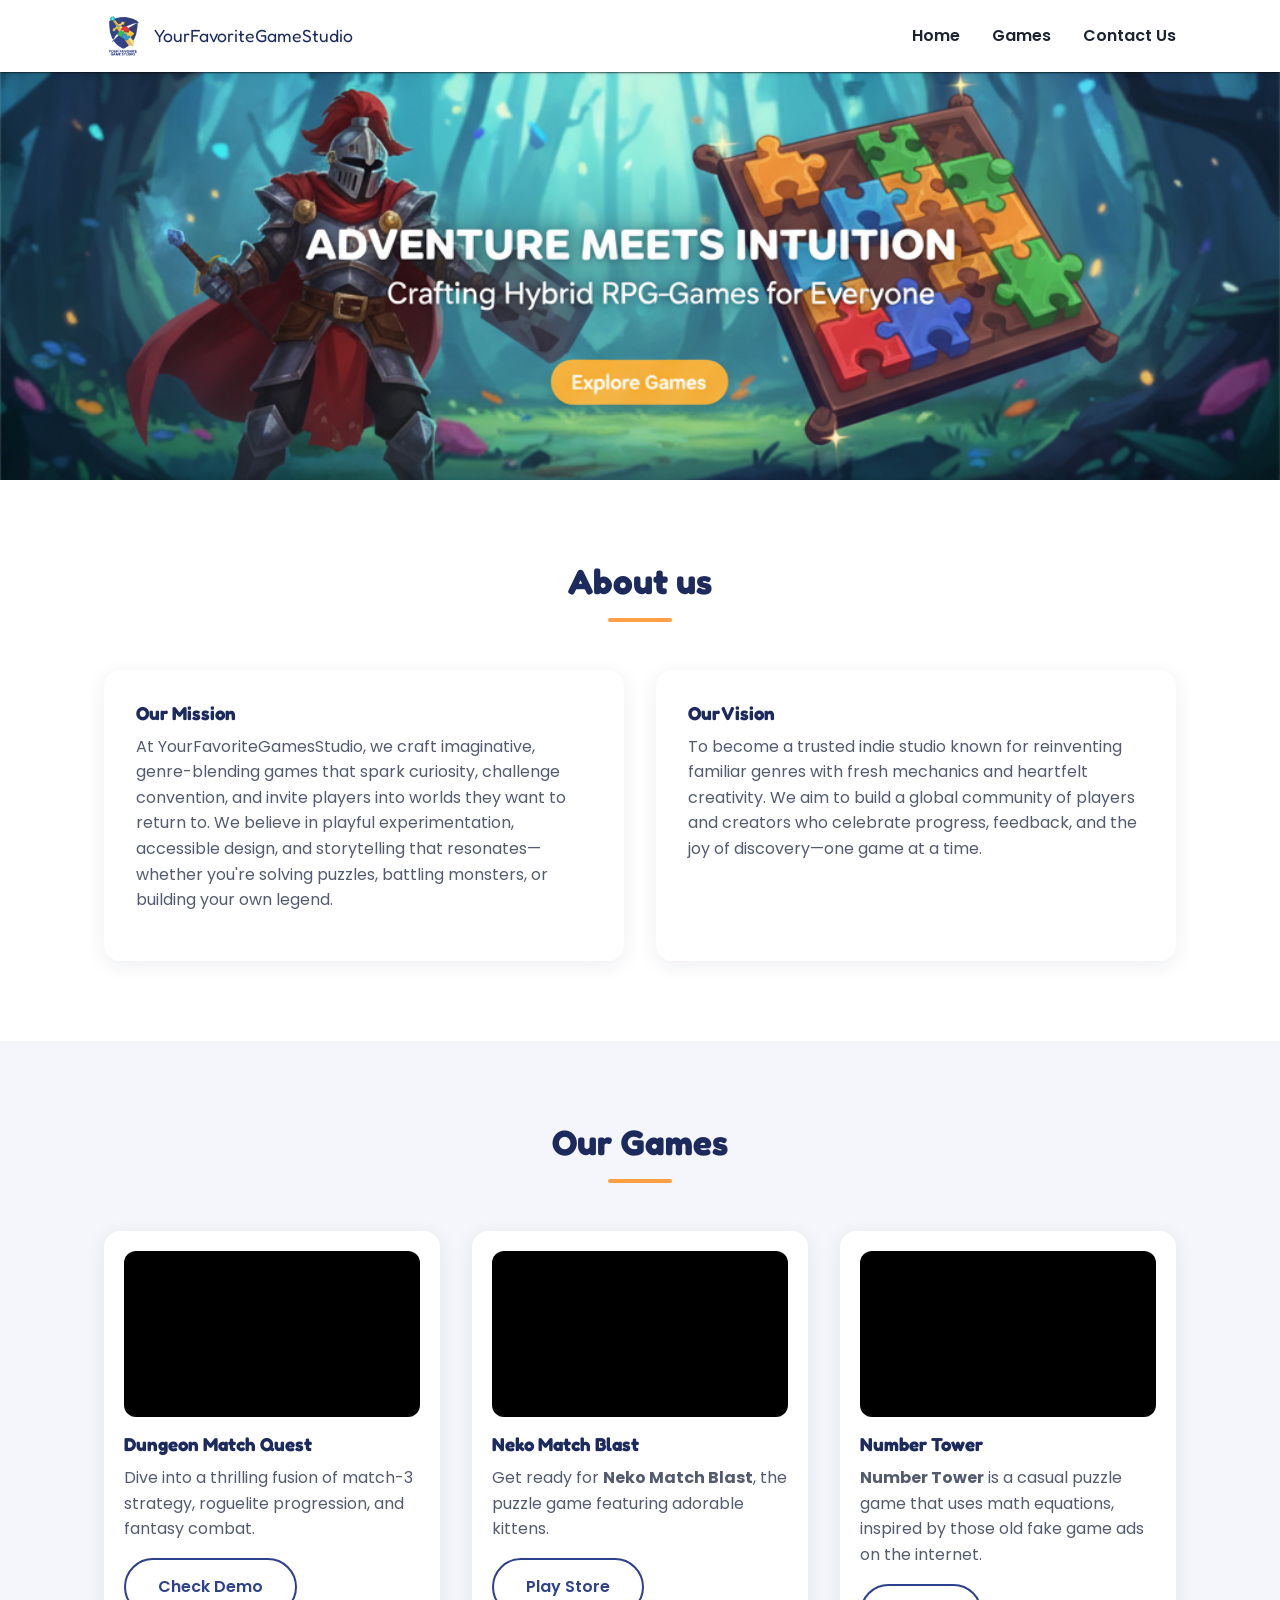
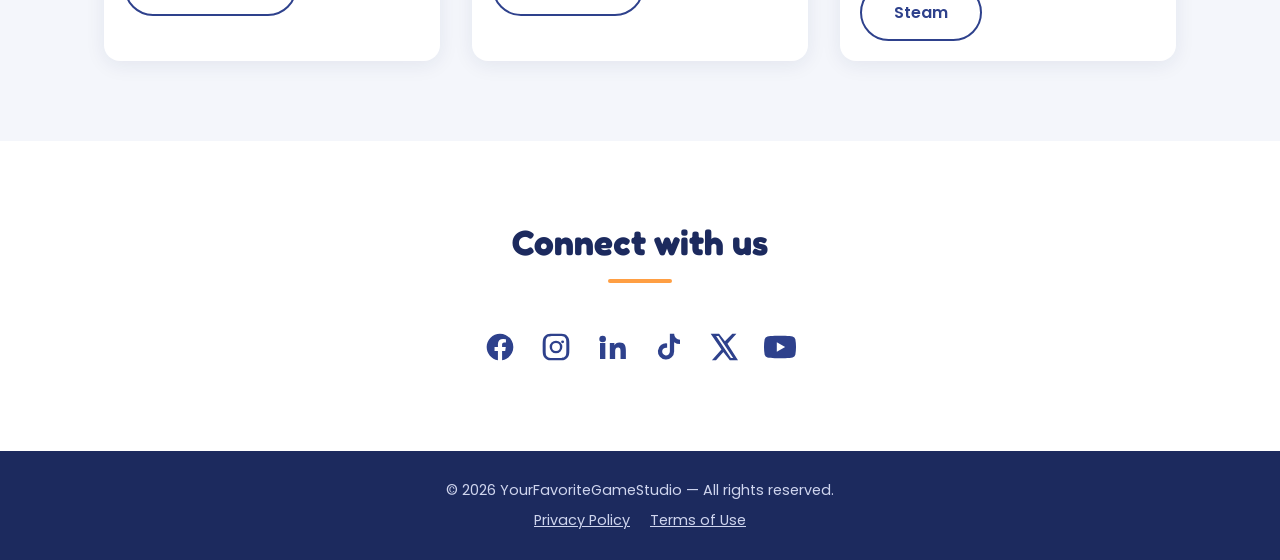
==== index.html @ b8fa589f "update created files" ====
<!doctype html>
<html lang="en">
<head>
<meta charset="UTF-8">
<meta name="viewport" content="width=device-width, initial-scale=1">
<title>YourFavoriteGameStudio</title>
<meta name="description" content="Crafting your next favorite adventure — indie games from YourFavoriteGameStudio.">
<meta name="theme-color" content="#2e418c">

<meta property="og:title" content="YourFavoriteGameStudio">
<meta property="og:description" content="Crafting your next favorite adventure">
<meta property="og:type" content="website">
<meta property="og:image" content="assets/hero-banner.png">
<meta name="twitter:card" content="summary_large_image">
<meta name="twitter:title" content="YourFavoriteGameStudio">
<meta name="twitter:description" content="Adventure meets intuition">
<meta name="twitter:image" content="assets/hero-banner.png">

<link rel="icon" href="assets/logo.png">
<link rel="apple-touch-icon" href="assets/logo.png">

<link rel="preconnect" href="https://fonts.googleapis.com">
<link rel="preconnect" href="https://fonts.gstatic.com" crossorigin>
<link href="https://fonts.googleapis.com/css2?family=Fredoka+One&family=Poppins:wght@300;400;600&display=swap" rel="stylesheet">

<link rel="stylesheet" href="css/style.css">
</head>
<body>

<header class="site-header">
  <div class="wrap header-inner">
    <a href="#top" class="brand">
      <img src="assets/logo.png" alt="YourFavoriteGameStudio logo" class="brand-logo">
      <span>YourFavoriteGameStudio</span>
    </a>

    <button class="nav-toggle" id="navToggle" aria-label="Toggle menu" aria-expanded="false" aria-controls="siteNav">
      <span></span><span></span><span></span>
    </button>

    <nav class="site-nav" id="siteNav">
      <a href="#top">Home</a>
      <a href="#games">Games</a>
      <a href="#connect">Contact Us</a>
    </nav>
  </div>
</header>

<main>

  <section id="top" class="hero">
    <a href="#games" class="hero-banner-link" aria-label="Adventure Meets Intuition — Crafting your next favorite adventure. Explore Games.">
      <img src="assets/hero-banner.png" alt="Adventure Meets Intuition — Crafting your next favorite adventure" class="hero-banner-img">
    </a>
  </section>

  <section id="about" class="section">
    <div class="wrap">
      <h2 class="section-heading">About us</h2>
      <div class="about-grid">
        <div class="about-card">
          <h3>Our Mission</h3>
          <p>At YourFavoriteGamesStudio, we craft imaginative, genre-blending games that spark curiosity, challenge convention, and invite players into worlds they want to return to. We believe in playful experimentation, accessible design, and storytelling that resonates&mdash;whether you're solving puzzles, battling monsters, or building your own legend.</p>
        </div>
        <div class="about-card">
          <h3>Our Vision</h3>
          <p>To become a trusted indie studio known for reinventing familiar genres with fresh mechanics and heartfelt creativity. We aim to build a global community of players and creators who celebrate progress, feedback, and the joy of discovery&mdash;one game at a time.</p>
        </div>
      </div>
    </div>
  </section>

  <section id="games" class="section section-alt">
    <div class="wrap">
      <h2 class="section-heading">Our Games</h2>
      <div class="games-grid">

        <article class="game-card">
          <div class="video-frame">
            <iframe src="https://www.youtube-nocookie.com/embed/Nq4bdHugwN8" title="Dungeon Match Quest trailer" loading="lazy" allow="accelerometer; autoplay; clipboard-write; encrypted-media; gyroscope; picture-in-picture" allowfullscreen></iframe>
          </div>
          <h3>Dungeon Match Quest</h3>
          <p>Dive into a thrilling fusion of match-3 strategy, roguelite progression, and fantasy combat.</p>
          <a href="https://adhicl.itch.io/dungeon-match-quest" class="btn btn-secondary" target="_blank" rel="noopener">Check Demo</a>
        </article>

        <article class="game-card">
          <div class="video-frame">
            <iframe src="https://www.youtube-nocookie.com/embed/bv12i8i27Yo" title="Neko Match Blast trailer" loading="lazy" allow="accelerometer; autoplay; clipboard-write; encrypted-media; gyroscope; picture-in-picture" allowfullscreen></iframe>
          </div>
          <h3>Neko Match Blast</h3>
          <p>Get ready for <strong>Neko Match Blast</strong>, the puzzle game featuring adorable kittens.</p>
          <a href="https://play.google.com/store/apps/details?id=com.yourfavoritegame.nekomatchblast" class="btn btn-secondary" target="_blank" rel="noopener">Play Store</a>
        </article>

        <article class="game-card">
          <div class="video-frame">
            <iframe src="https://www.youtube-nocookie.com/embed/21ruUHxhJQU" title="Number Tower trailer" loading="lazy" allow="accelerometer; autoplay; clipboard-write; encrypted-media; gyroscope; picture-in-picture" allowfullscreen></iframe>
          </div>
          <h3>Number Tower</h3>
          <p><strong>Number Tower</strong> is a casual puzzle game that uses math equations, inspired by those old fake game ads on the internet.</p>
          <a href="https://store.steampowered.com/app/3109810/Number_Tower/" class="btn btn-secondary" target="_blank" rel="noopener">Steam</a>
        </article>

      </div>
    </div>
  </section>

  <section id="connect" class="section">
    <div class="wrap">
      <h2 class="section-heading">Connect with us</h2>
      <div class="social-links">
        <a href="https://www.facebook.com/acl.lius" target="_blank" rel="noopener" aria-label="Facebook">
          <svg viewBox="0 0 24 24" fill="currentColor" width="32" height="32"><path d="M22 12.06C22 6.5 17.52 2 12 2S2 6.5 2 12.06c0 5 3.66 9.15 8.44 9.94v-7.03H7.9v-2.9h2.54V9.85c0-2.5 1.49-3.89 3.78-3.89 1.1 0 2.24.2 2.24.2v2.46h-1.26c-1.24 0-1.63.77-1.63 1.56v1.87h2.78l-.44 2.9h-2.34V22c4.78-.79 8.44-4.94 8.44-9.94Z"/></svg>
        </a>
        <a href="https://www.instagram.com/adhicl/" target="_blank" rel="noopener" aria-label="Instagram">
          <svg viewBox="0 0 24 24" fill="currentColor" width="32" height="32"><path d="M12 2c2.72 0 3.06.01 4.12.06 1.06.05 1.79.22 2.43.47.66.26 1.22.6 1.77 1.16.5.5.9 1.11 1.16 1.77.25.64.42 1.37.47 2.43.05 1.06.06 1.4.06 4.12s-.01 3.06-.06 4.12c-.05 1.06-.22 1.79-.47 2.43a4.9 4.9 0 0 1-1.16 1.77c-.5.5-1.11.9-1.77 1.16-.64.25-1.37.42-2.43.47-1.06.05-1.4.06-4.12.06s-3.06-.01-4.12-.06c-1.06-.05-1.79-.22-2.43-.47a4.9 4.9 0 0 1-1.77-1.16 4.9 4.9 0 0 1-1.16-1.77c-.25-.64-.42-1.37-.47-2.43C2.01 15.06 2 14.72 2 12s.01-3.06.06-4.12c.05-1.06.22-1.79.47-2.43.26-.66.6-1.22 1.16-1.77.5-.5 1.11-.9 1.77-1.16.64-.25 1.37-.42 2.43-.47C8.94 2.01 9.28 2 12 2Zm0 1.8c-2.67 0-2.99.01-4.04.06-.87.04-1.34.18-1.65.3-.42.16-.71.36-1.02.67-.31.31-.5.6-.67 1.02-.12.31-.26.78-.3 1.65C4.27 8.5 4.26 8.83 4.26 11.5v1c0 2.67.01 2.99.06 4.04.04.87.18 1.34.3 1.65.16.42.36.71.67 1.02.31.31.6.5 1.02.67.31.12.78.26 1.65.3 1.05.05 1.37.06 4.04.06s2.99-.01 4.04-.06c.87-.04 1.34-.18 1.65-.3.42-.16.71-.36 1.02-.67.31-.31.5-.6.67-1.02.12-.31.26-.78.3-1.65.05-1.05.06-1.37.06-4.04v-1c0-2.67-.01-2.99-.06-4.04-.04-.87-.18-1.34-.3-1.65a2.8 2.8 0 0 0-.67-1.02 2.8 2.8 0 0 0-1.02-.67c-.31-.12-.78-.26-1.65-.3C14.99 3.81 14.67 3.8 12 3.8Zm0 3.44a4.76 4.76 0 1 1 0 9.52 4.76 4.76 0 0 1 0-9.52Zm0 1.8a2.96 2.96 0 1 0 0 5.92 2.96 2.96 0 0 0 0-5.92Zm4.95-2a1.11 1.11 0 1 1 0 2.23 1.11 1.11 0 0 1 0-2.23Z"/></svg>
        </a>
        <a href="https://www.linkedin.com/in/adhicl" target="_blank" rel="noopener" aria-label="LinkedIn">
          <svg viewBox="0 0 24 24" fill="currentColor" width="32" height="32"><path d="M4.98 3.5a2.5 2.5 0 1 1 0 5 2.5 2.5 0 0 1 0-5ZM3 9h4v12H3V9Zm7 0h3.8v1.64h.05c.53-1 1.83-2.06 3.77-2.06 4.03 0 4.78 2.65 4.78 6.1V21h-4v-5.6c0-1.34-.02-3.06-1.87-3.06-1.87 0-2.16 1.46-2.16 2.96V21h-4V9Z"/></svg>
        </a>
        <a href="https://www.tiktok.com/@acl0956" target="_blank" rel="noopener" aria-label="TikTok">
          <svg viewBox="0 0 24 24" fill="currentColor" width="32" height="32"><path d="M16.6 2h-3.2v13.4a2.9 2.9 0 1 1-2.06-2.78V9.3a6.1 6.1 0 1 0 5.26 6.05V8.35a7.6 7.6 0 0 0 4.4 1.4V6.55a4.4 4.4 0 0 1-4.4-4.4V2Z"/></svg>
        </a>
        <a href="https://www.x.com/ACL_dev" target="_blank" rel="noopener" aria-label="X (Twitter)">
          <svg viewBox="0 0 24 24" fill="currentColor" width="32" height="32"><path d="M18.24 2h3.06l-6.69 7.65L22.5 22h-6.16l-4.83-6.32L5.98 22H2.92l7.16-8.19L2 2h6.32l4.37 5.78L18.24 2Zm-1.08 18.17h1.7L7.9 3.74H6.08L17.16 20.17Z"/></svg>
        </a>
        <a href="https://www.youtube.com/@adhichristantolius9142" target="_blank" rel="noopener" aria-label="YouTube">
          <svg viewBox="0 0 24 24" fill="currentColor" width="32" height="32"><path d="M23.5 6.2a3.02 3.02 0 0 0-2.12-2.14C19.5 3.5 12 3.5 12 3.5s-7.5 0-9.38.56A3.02 3.02 0 0 0 .5 6.2 31.6 31.6 0 0 0 0 12a31.6 31.6 0 0 0 .5 5.8 3.02 3.02 0 0 0 2.12 2.14C4.5 20.5 12 20.5 12 20.5s7.5 0 9.38-.56a3.02 3.02 0 0 0 2.12-2.14A31.6 31.6 0 0 0 24 12a31.6 31.6 0 0 0-.5-5.8ZM9.6 15.6V8.4l6.27 3.6-6.27 3.6Z"/></svg>
        </a>
      </div>
    </div>
  </section>

</main>

<footer class="site-footer">
  <div class="wrap">
    <p>&copy; <span id="year"></span> YourFavoriteGameStudio &mdash; All rights reserved.</p>
    <p class="footer-links">
      <a href="privacy-policy.html">Privacy Policy</a>
      <a href="terms-of-use.html">Terms of Use</a>
    </p>
  </div>
</footer>

<script src="js/main.js"></script>
</body>
</html>
---- css/style.css ----
:root {
  --color-primary: #2e418c;
  --color-primary-dark: #1c2a5e;
  --color-accent: #ff9f43;
  --color-bg: #ffffff;
  --color-bg-alt: #f4f6fb;
  --color-text: #1c2333;
  --color-text-muted: #545b70;
  --font-heading: 'Fredoka One', system-ui, sans-serif;
  --font-body: 'Poppins', system-ui, sans-serif;
  --max-width: 1120px;
}

* { box-sizing: border-box; }

html { scroll-behavior: smooth; }

body {
  margin: 0;
  font-family: var(--font-body);
  color: var(--color-text);
  background: var(--color-bg);
  line-height: 1.6;
}

h1, h2, h3 {
  font-family: var(--font-heading);
  color: var(--color-primary-dark);
  line-height: 1.2;
  margin: 0 0 .5em;
}

p { margin: 0 0 1em; }

a { color: inherit; }

img { max-width: 100%; display: block; }

.wrap {
  max-width: var(--max-width);
  margin: 0 auto;
  padding: 0 24px;
}

.btn {
  display: inline-block;
  padding: 14px 32px;
  border-radius: 999px;
  font-family: var(--font-body);
  font-weight: 600;
  text-decoration: none;
  border: 2px solid transparent;
  transition: transform .15s ease, background .15s ease;
}
.btn:hover { transform: translateY(-2px); }

.btn-primary {
  background: var(--color-accent);
  color: #1c2333;
}
.btn-primary:hover { background: #ffb066; }

.btn-secondary {
  background: transparent;
  border-color: var(--color-primary);
  color: var(--color-primary);
}
.btn-secondary:hover { background: var(--color-primary); color: #fff; }

/* Header */
.site-header {
  position: sticky;
  top: 0;
  z-index: 100;
  background: #fff;
  box-shadow: 0 1px 6px rgba(0,0,0,.08);
}

.header-inner {
  display: flex;
  align-items: center;
  justify-content: space-between;
  height: 72px;
}

.brand {
  display: flex;
  align-items: center;
  gap: 10px;
  text-decoration: none;
  font-family: var(--font-heading);
  color: var(--color-primary-dark);
  font-size: 1.1rem;
  white-space: nowrap;
}

.brand-logo {
  width: 40px;
  height: 40px;
  object-fit: contain;
}

.site-nav {
  display: flex;
  gap: 32px;
}

.site-nav a {
  text-decoration: none;
  font-weight: 600;
  color: var(--color-text);
}
.site-nav a:hover { color: var(--color-primary); }

.nav-toggle {
  display: none;
  flex-direction: column;
  justify-content: center;
  gap: 5px;
  width: 40px;
  height: 40px;
  background: none;
  border: none;
  cursor: pointer;
}
.nav-toggle span {
  display: block;
  height: 2px;
  background: var(--color-primary-dark);
  border-radius: 2px;
}

/* Hero */
.hero {
  line-height: 0;
}

.hero-banner-link {
  display: block;
  transition: opacity .15s ease;
}
.hero-banner-link:hover { opacity: .92; }

.hero-banner-img {
  width: 100%;
  height: auto;
}

/* Sections */
.section { padding: 80px 0; }
.section-alt { background: var(--color-bg-alt); }

.section-heading {
  text-align: center;
  font-size: clamp(1.6rem, 3vw, 2.2rem);
  margin-bottom: 48px;
  position: relative;
}
.section-heading::after {
  content: "";
  display: block;
  width: 64px;
  height: 4px;
  background: var(--color-accent);
  margin: 16px auto 0;
  border-radius: 2px;
}

/* About */
.about-grid {
  display: grid;
  grid-template-columns: repeat(auto-fit, minmax(280px, 1fr));
  gap: 32px;
}

.about-card {
  background: #fff;
  border-radius: 16px;
  padding: 32px;
  box-shadow: 0 4px 20px rgba(28,42,94,.08);
}

.about-card p { color: var(--color-text-muted); }

/* Games */
.games-grid {
  display: grid;
  grid-template-columns: repeat(auto-fit, minmax(300px, 1fr));
  gap: 32px;
}

.game-card {
  background: #fff;
  border-radius: 16px;
  padding: 20px;
  box-shadow: 0 4px 20px rgba(28,42,94,.08);
}

.video-frame {
  position: relative;
  width: 100%;
  padding-top: 56.25%;
  border-radius: 12px;
  overflow: hidden;
  background: #000;
  margin-bottom: 16px;
}
.video-frame iframe {
  position: absolute;
  inset: 0;
  width: 100%;
  height: 100%;
  border: 0;
}

.game-card p { color: var(--color-text-muted); }

/* Social */
.social-links {
  display: flex;
  justify-content: center;
  flex-wrap: wrap;
  gap: 24px;
}
.social-links a {
  color: var(--color-primary);
  transition: color .15s ease, transform .15s ease;
}
.social-links a:hover {
  color: var(--color-accent);
  transform: translateY(-2px);
}

/* Footer */
.site-footer {
  background: var(--color-primary-dark);
  color: #cfd5ee;
  padding: 28px 0;
  text-align: center;
  font-size: .9rem;
}
.site-footer p { margin: 0 0 .5em; }
.site-footer p:last-child { margin-bottom: 0; }

.footer-links {
  display: flex;
  justify-content: center;
  gap: 20px;
}
.footer-links a {
  color: #cfd5ee;
  text-decoration: underline;
}
.footer-links a:hover { color: #fff; }

/* Legal pages (privacy policy / terms of use) */
.legal-page { padding: 64px 0 96px; }

.legal-content {
  max-width: 760px;
  margin: 0 auto;
}

.legal-content .updated {
  color: var(--color-text-muted);
  font-size: .9rem;
  margin-bottom: 2.5em;
}

.legal-content h2 {
  margin-top: 2em;
  font-size: 1.3rem;
}

.legal-content h2:first-of-type { margin-top: 0; }

.legal-content ul {
  color: var(--color-text-muted);
  padding-left: 1.2em;
}

.legal-content li { margin-bottom: .5em; }

.legal-content p { color: var(--color-text-muted); }

.legal-content a { color: var(--color-primary); }

/* Mobile nav */
@media (max-width: 720px) {
  .nav-toggle { display: flex; }

  .site-nav {
    position: absolute;
    top: 72px;
    left: 0;
    right: 0;
    background: #fff;
    flex-direction: column;
    gap: 0;
    max-height: 0;
    overflow: hidden;
    box-shadow: 0 6px 12px rgba(0,0,0,.08);
    transition: max-height .25s ease;
  }
  .site-nav.open { max-height: 240px; }
  .site-nav a {
    padding: 16px 24px;
    border-top: 1px solid #eee;
  }
}
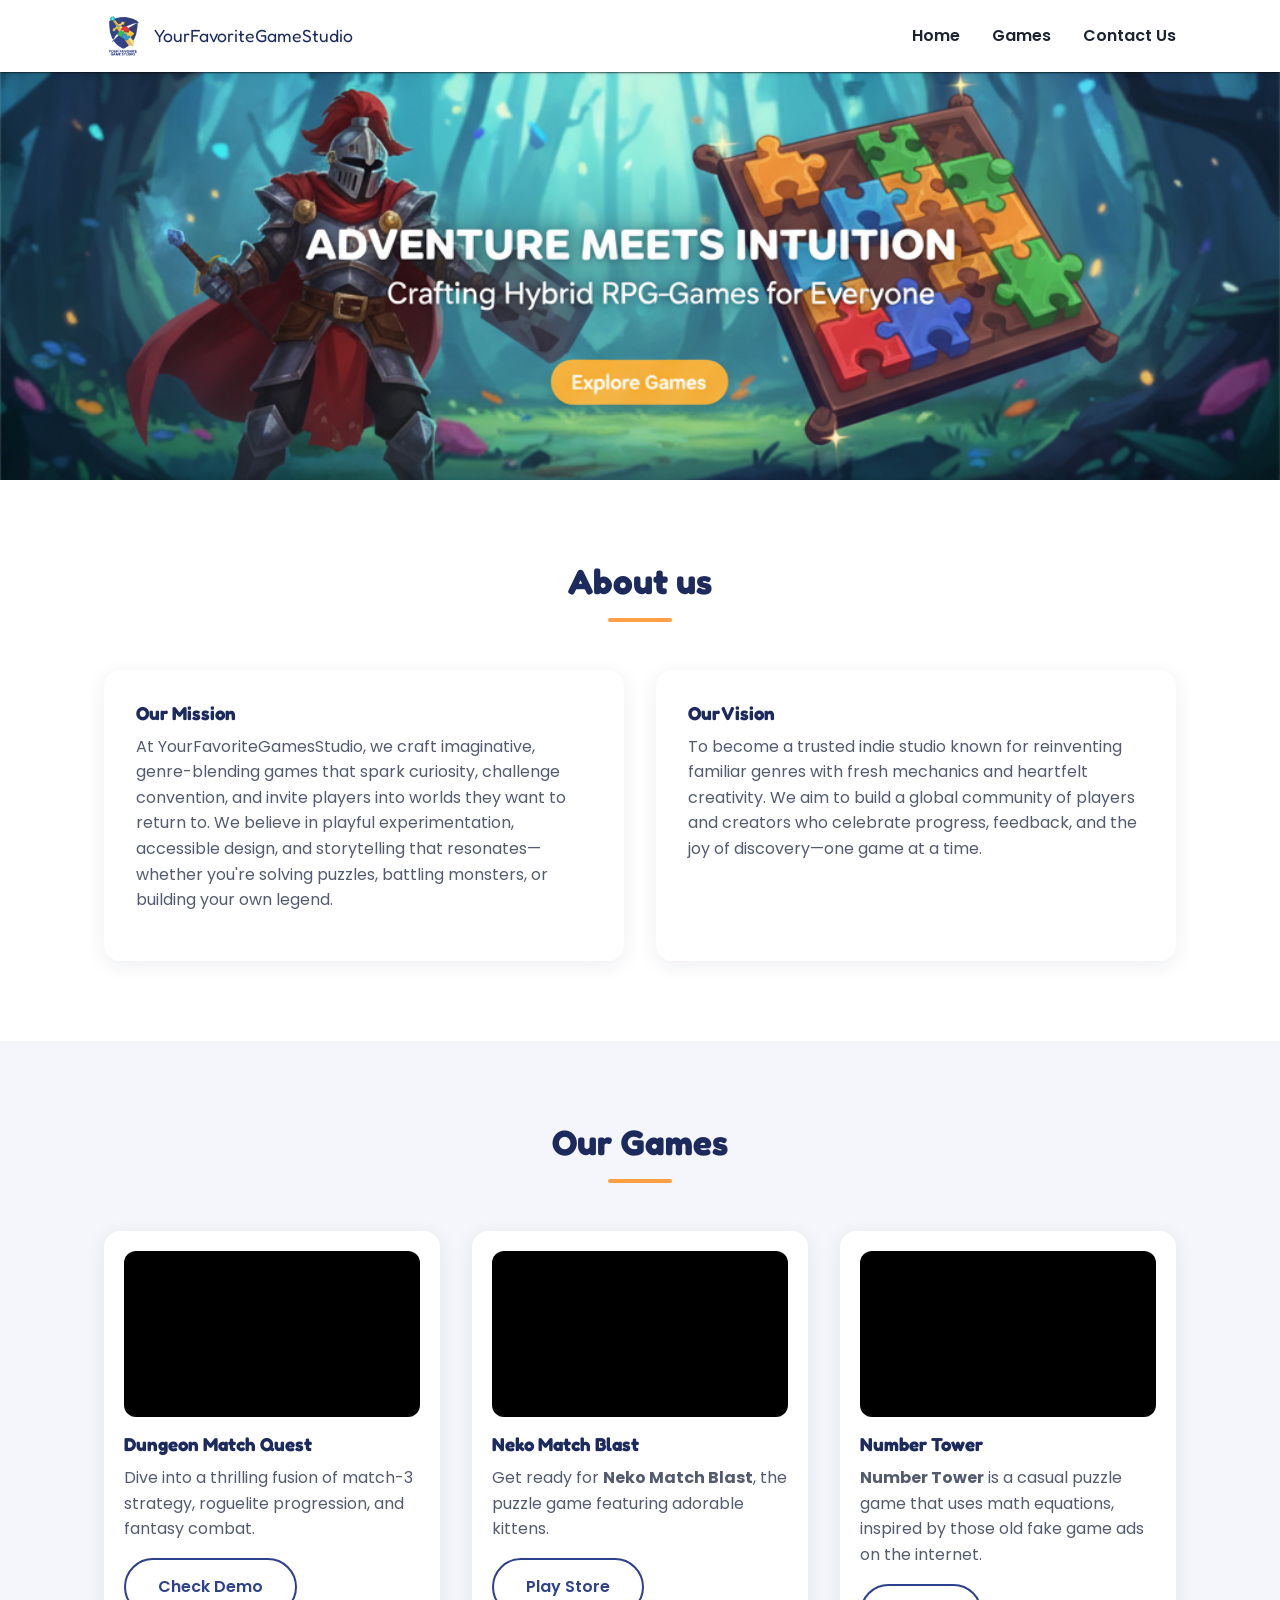
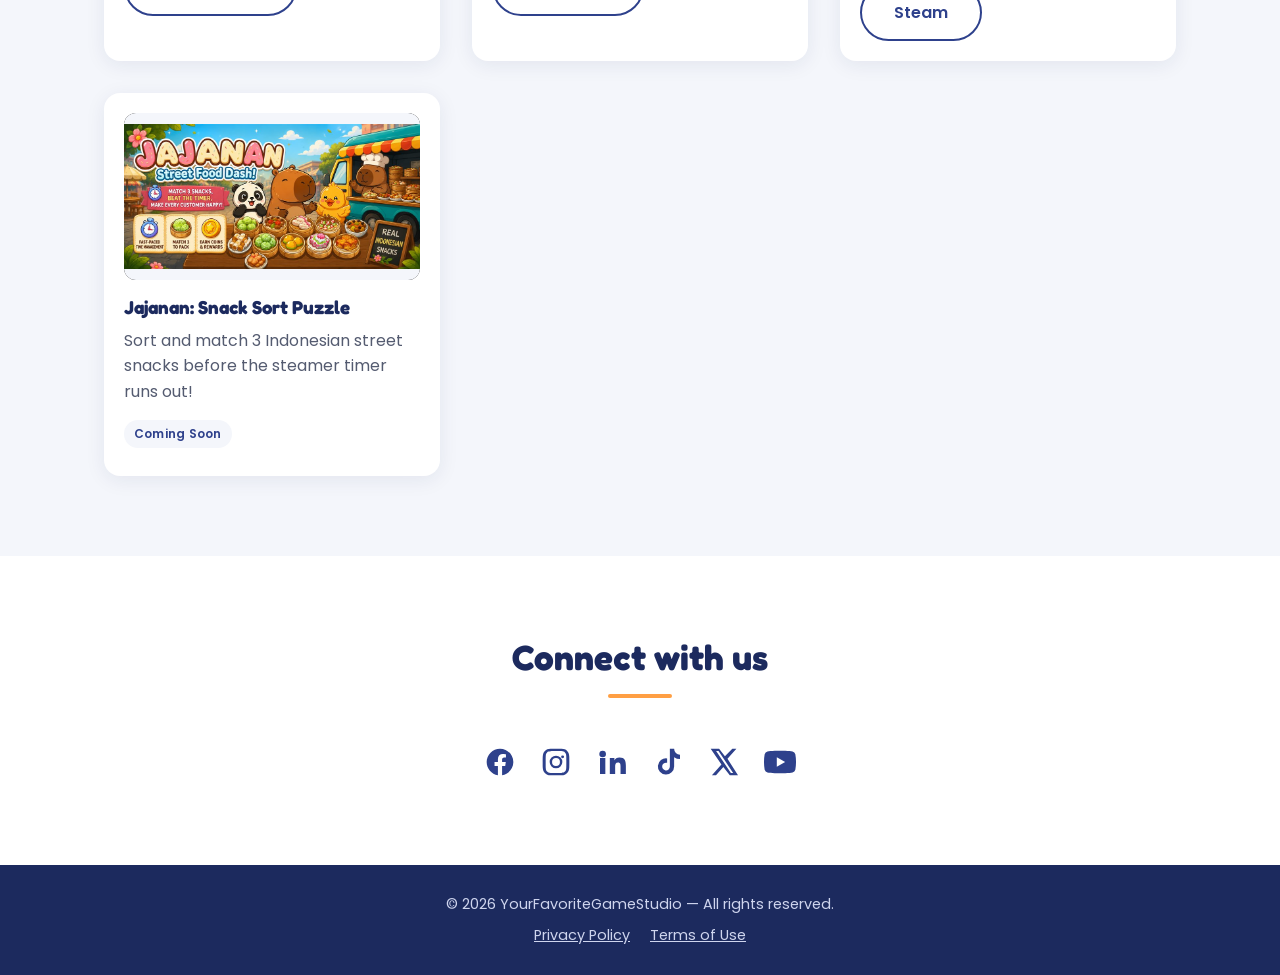
==== commit 9d552ab7: "new game" ====
--- a/index.html
+++ b/index.html
@@ -102,6 +102,15 @@
           <a href="https://store.steampowered.com/app/3109810/Number_Tower/" class="btn btn-secondary" target="_blank" rel="noopener">Steam</a>
         </article>
 
+        <article class="game-card">
+          <div class="video-frame">
+            <img src="assets/jajanan-banner.jpg" alt="Jajanan: Snack Sort Puzzle key art — a capybara, panda, and duck running an Indonesian street food cart stacked with steamer baskets of snacks" loading="lazy">
+          </div>
+          <h3>Jajanan: Snack Sort Puzzle</h3>
+          <p>Sort and match 3 Indonesian street snacks before the steamer timer runs out!</p>
+          <span class="badge-soon">Coming Soon</span>
+        </article>
+
       </div>
     </div>
   </section>
--- a/css/style.css
+++ b/css/style.css
@@ -211,6 +211,25 @@
   width: 100%;
   height: 100%;
   border: 0;
+}
+.video-frame img {
+  position: absolute;
+  inset: 0;
+  width: 100%;
+  height: 100%;
+  object-fit: contain;
+  background: var(--color-bg-alt);
+}
+.badge-soon {
+  display: inline-block;
+  margin-bottom: 8px;
+  padding: 4px 10px;
+  border-radius: 999px;
+  background: var(--color-bg-alt);
+  color: var(--color-primary);
+  font-size: .75rem;
+  font-weight: 600;
+  letter-spacing: .02em;
 }
 
 .game-card p { color: var(--color-text-muted); }
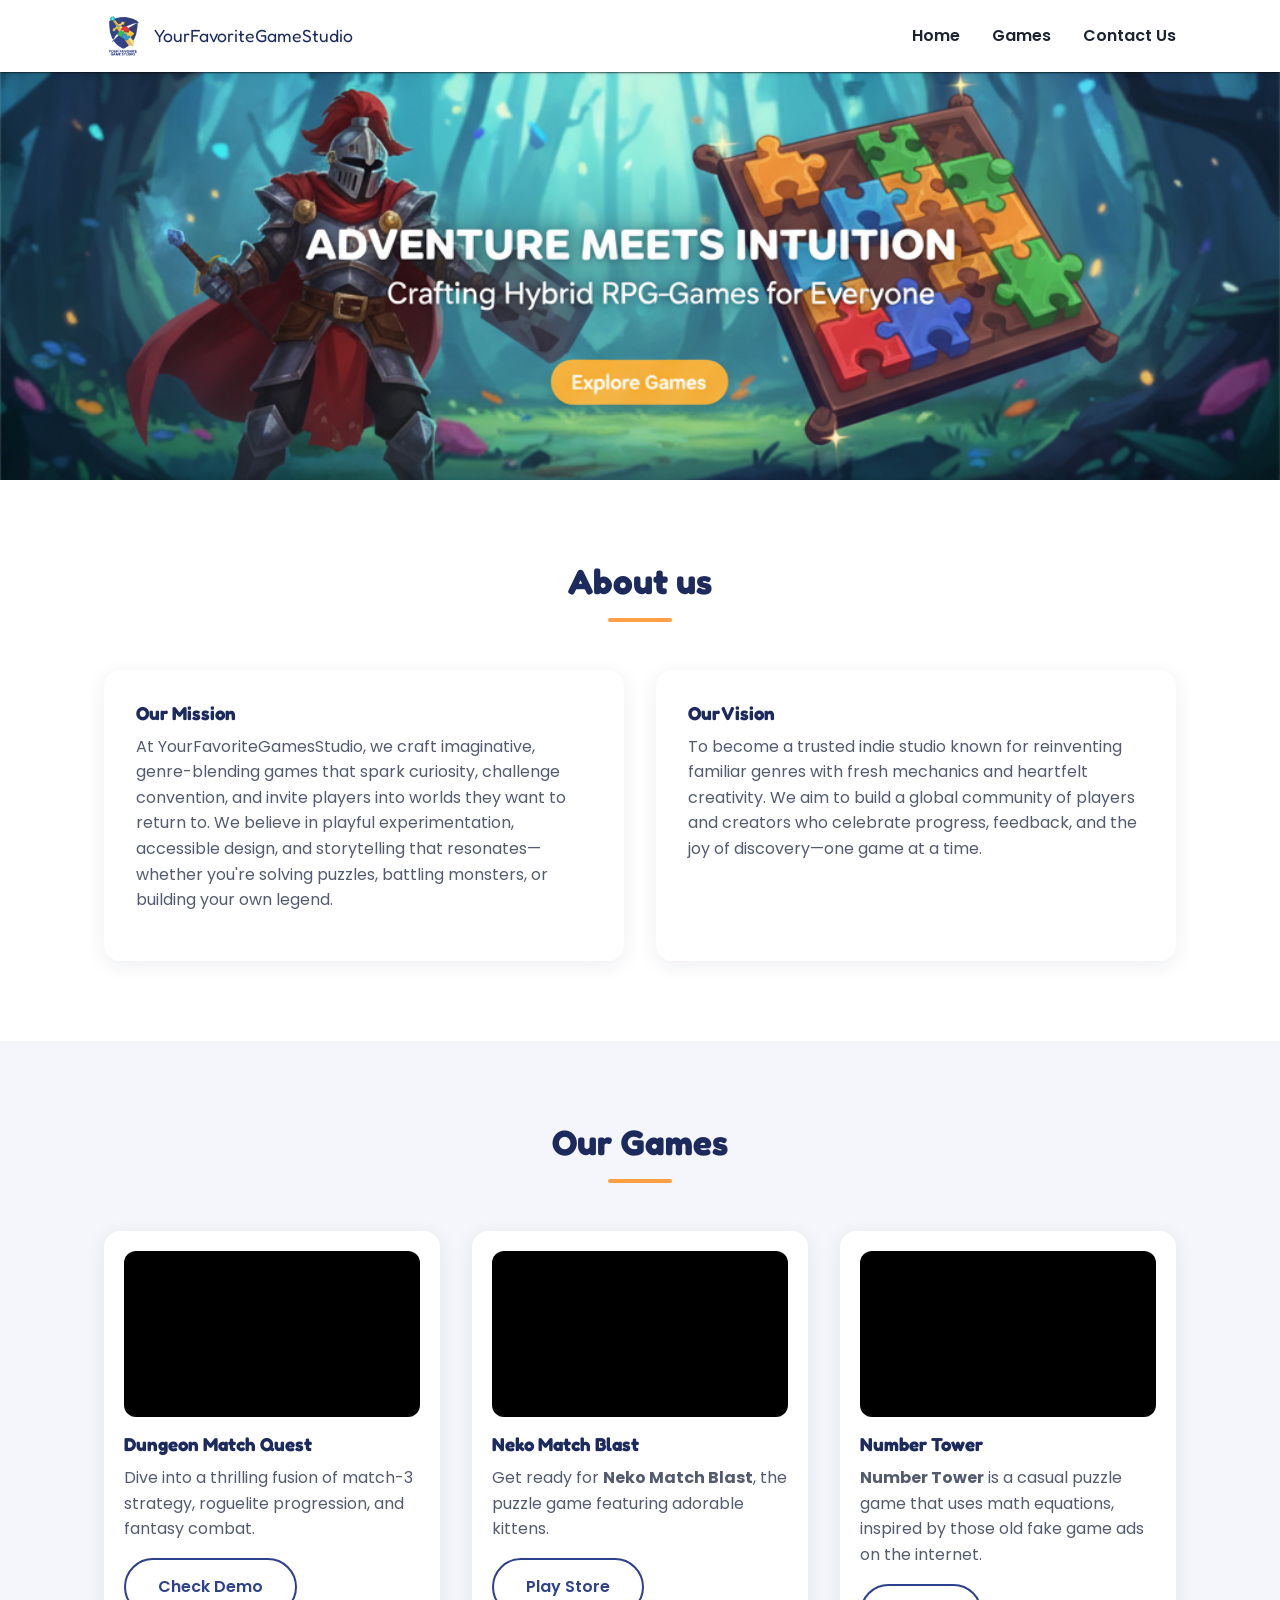
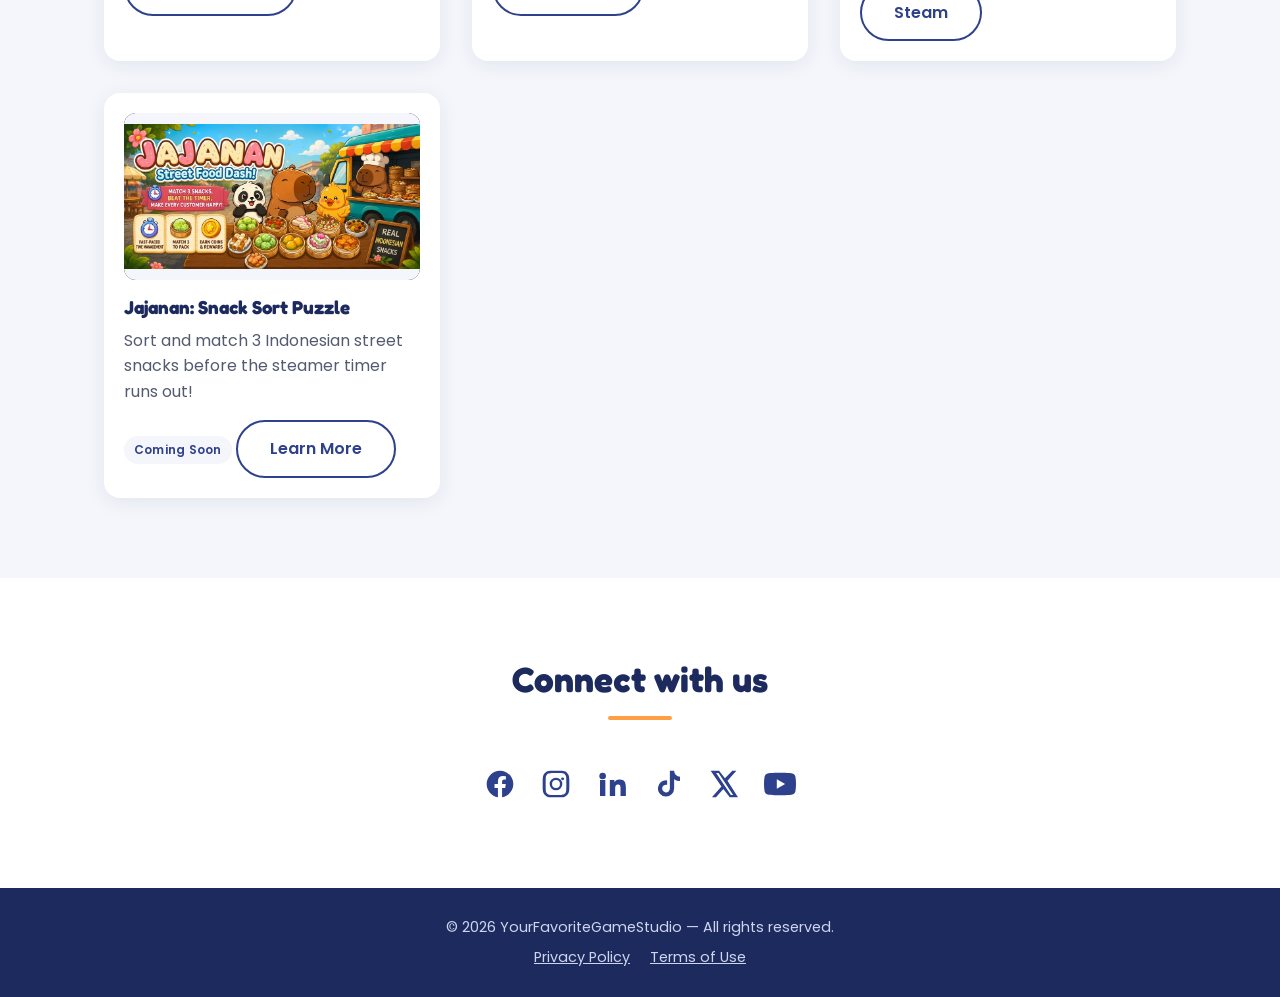
==== commit 8e8e4eb2: "add subsite jajanan" ====
--- a/index.html
+++ b/index.html
@@ -109,6 +109,7 @@
           <h3>Jajanan: Snack Sort Puzzle</h3>
           <p>Sort and match 3 Indonesian street snacks before the steamer timer runs out!</p>
           <span class="badge-soon">Coming Soon</span>
+          <a href="jajanan/" class="btn btn-secondary">Learn More</a>
         </article>
 
       </div>
--- a/css/style.css
+++ b/css/style.css
@@ -181,6 +181,19 @@
 }
 
 .about-card p { color: var(--color-text-muted); }
+.about-card img {
+  width: 100%;
+  border-radius: 12px;
+  margin-bottom: 16px;
+}
+
+/* Game subpages (e.g. /jajanan/) */
+.game-intro {
+  text-align: center;
+  margin-bottom: 32px;
+}
+.game-intro h1 { margin-top: 12px; }
+.game-intro .tagline { font-size: 1.1rem; }
 
 /* Games */
 .games-grid {
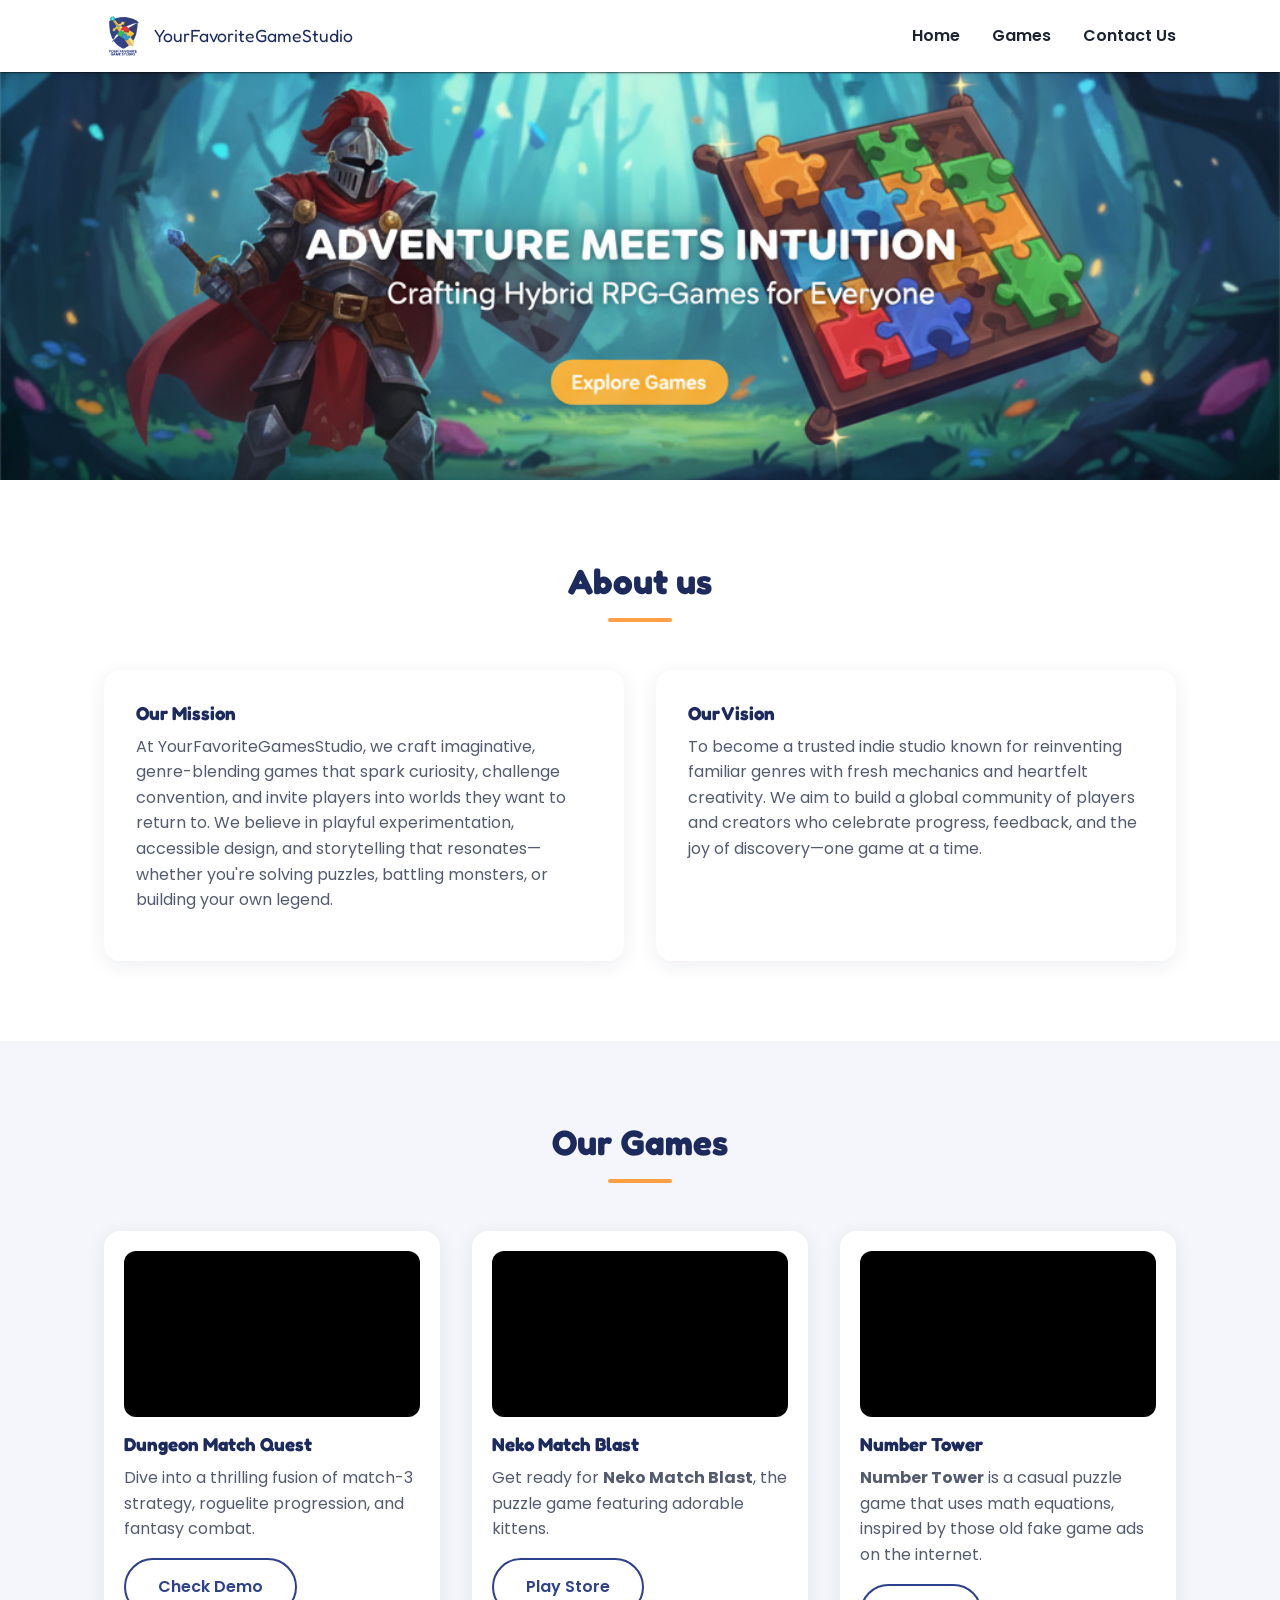
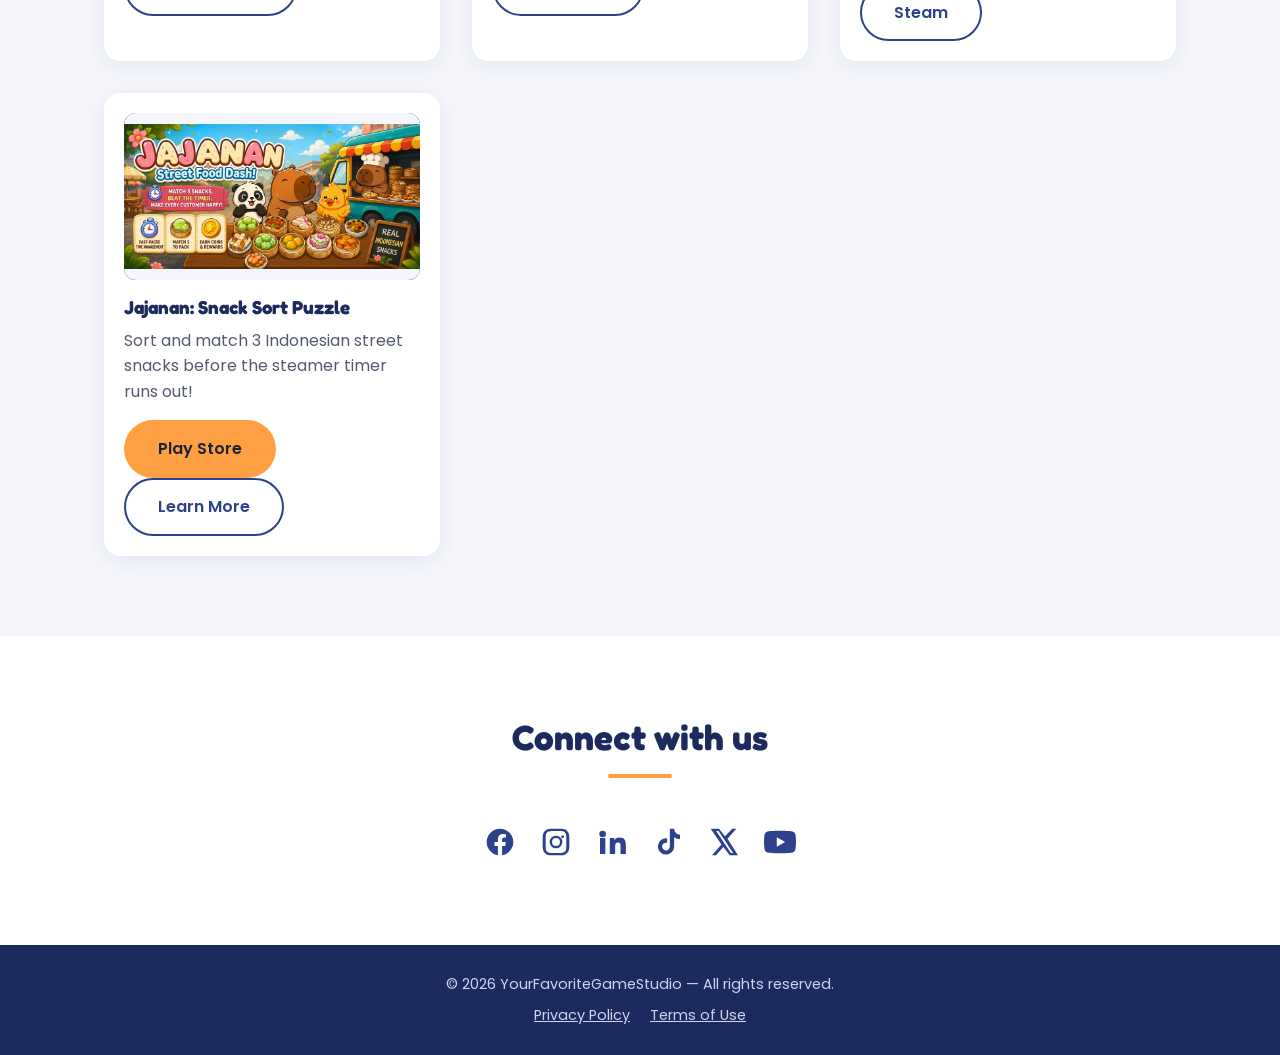
==== commit 2d77f730: "fix update link playstore jajanan" ====
--- a/index.html
+++ b/index.html
@@ -108,7 +108,7 @@
           </div>
           <h3>Jajanan: Snack Sort Puzzle</h3>
           <p>Sort and match 3 Indonesian street snacks before the steamer timer runs out!</p>
-          <span class="badge-soon">Coming Soon</span>
+          <a href="https://play.google.com/store/apps/details?id=com.yourfavoritegamestudio.Jajanan" class="btn btn-primary" target="_blank" rel="noopener">Play Store</a>
           <a href="jajanan/" class="btn btn-secondary">Learn More</a>
         </article>
 
